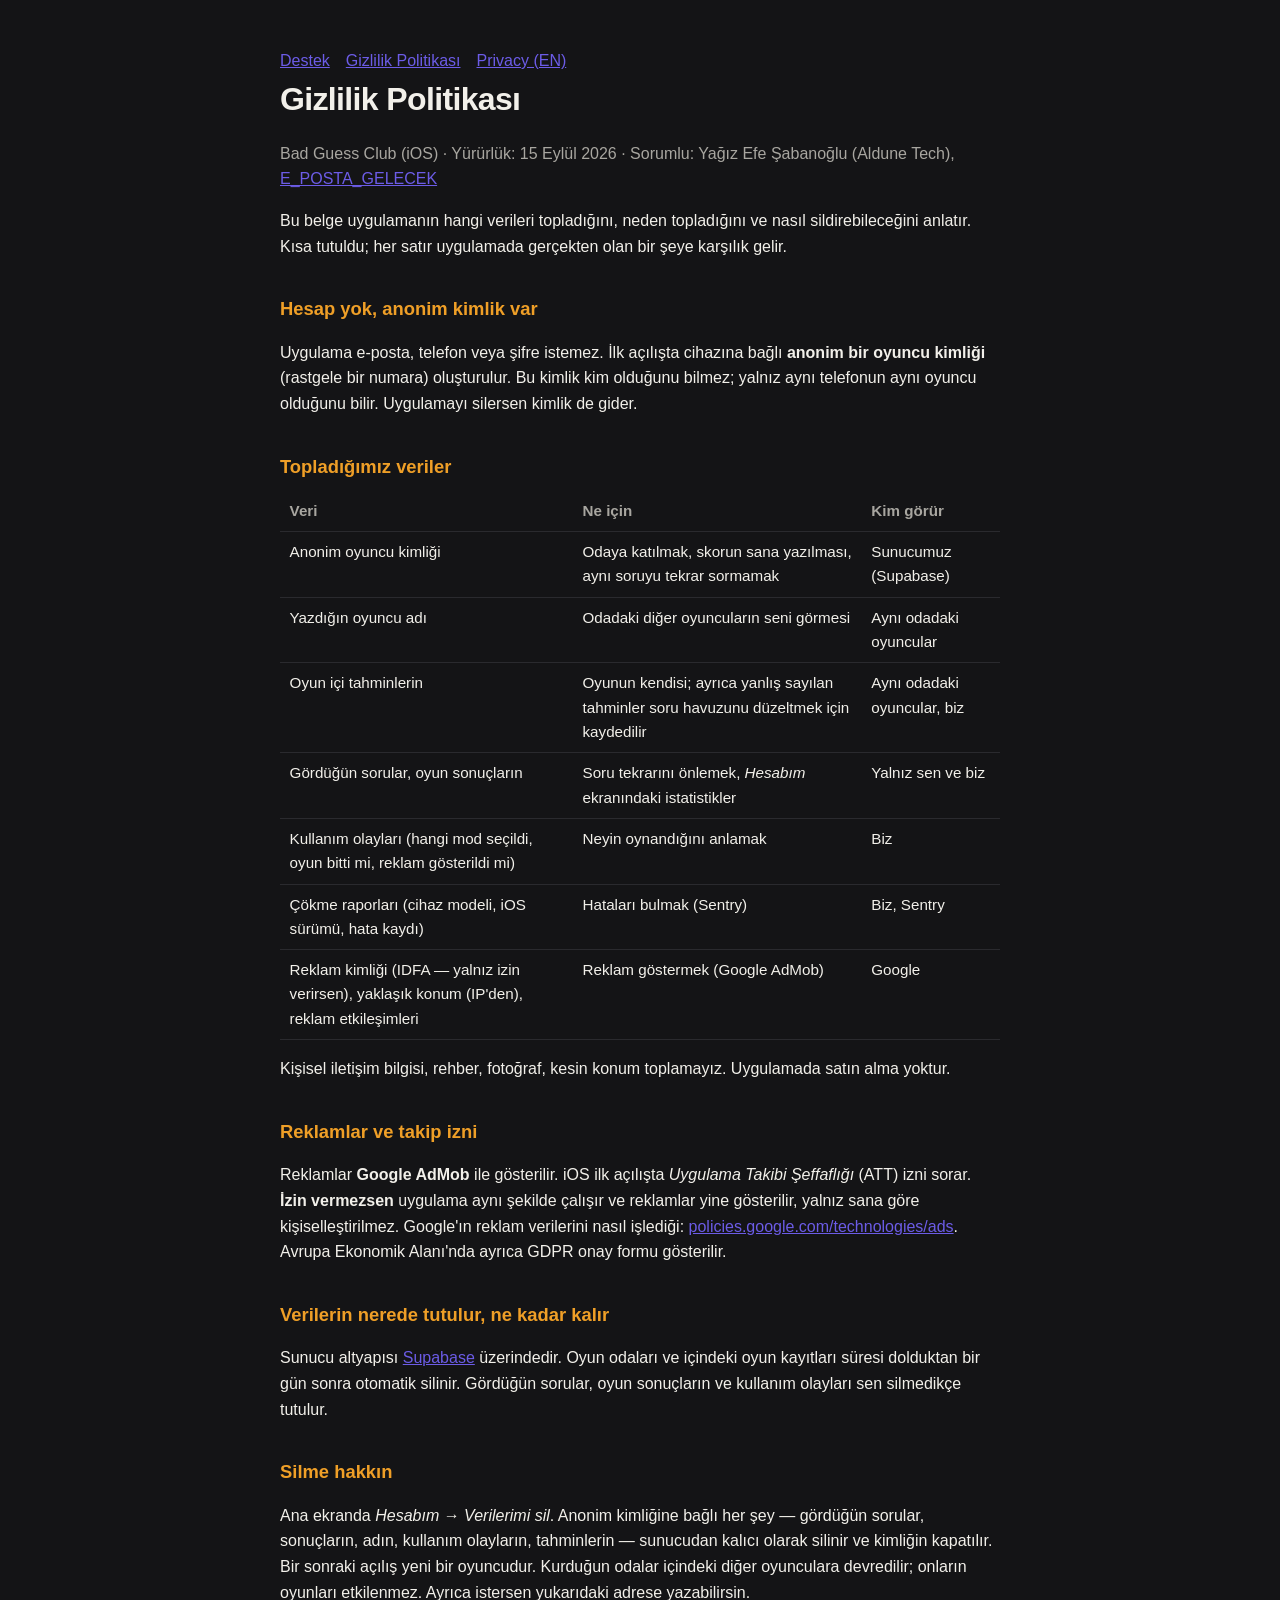
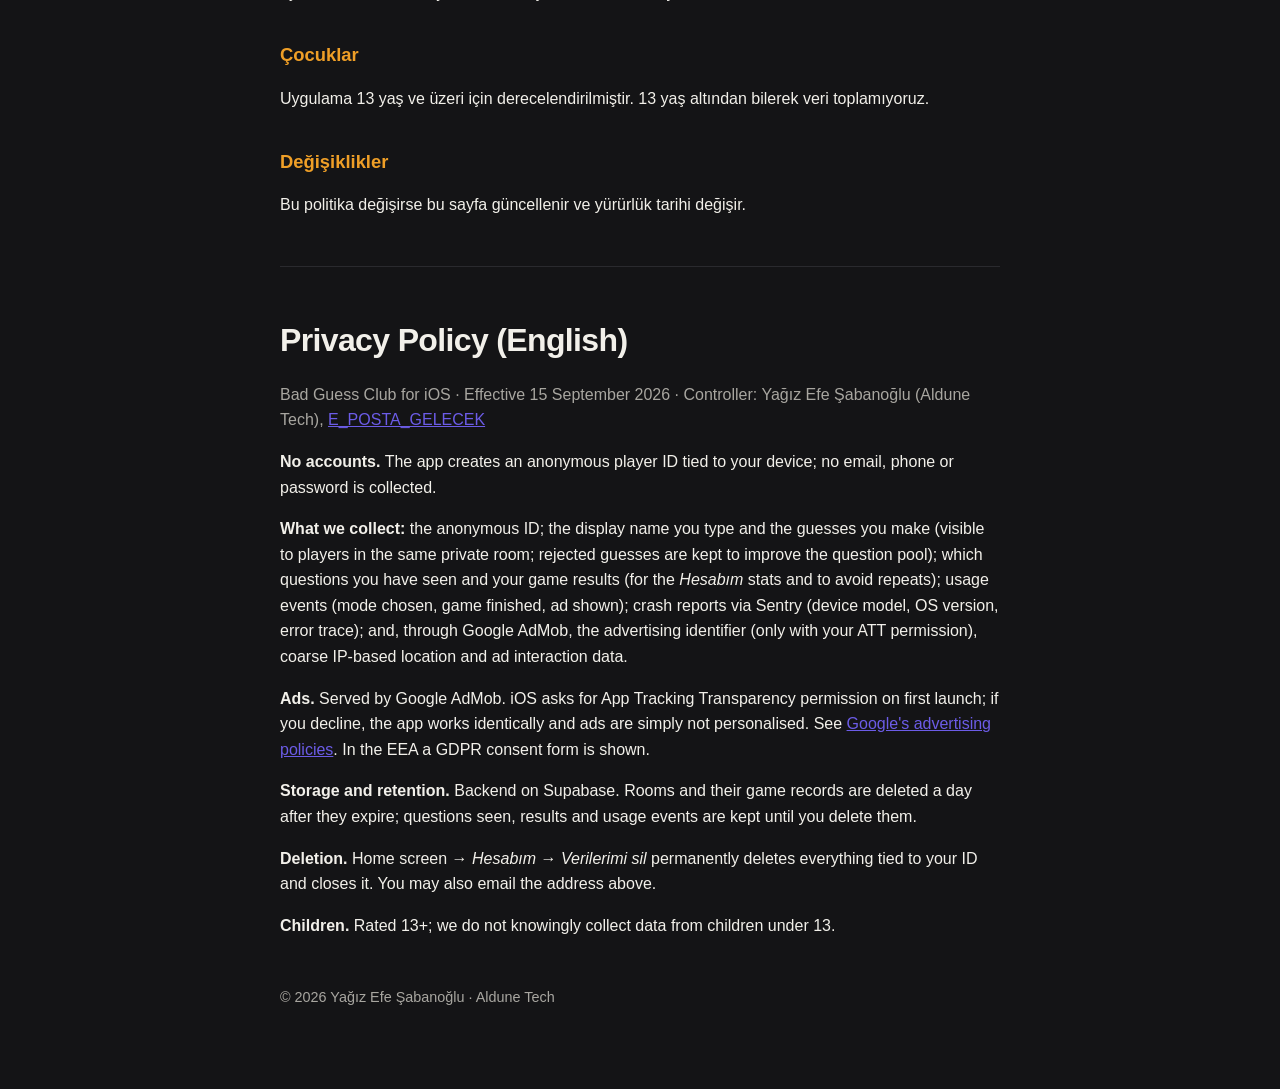
==== privacy.html @ 69e37b9d "Destek, gizlilik politikası ve app-ads.txt Üç sayfa, kod yok: App Store'un istediği support ve priva" ====
<!doctype html><html lang="tr"><head><meta charset="utf-8"><meta name="viewport" content="width=device-width,initial-scale=1"><title>Bad Guess Club — Gizlilik Politikası</title><link rel="stylesheet" href="style.css"></head><body><main>
<nav><a href="/">Destek</a><a href="/privacy.html">Gizlilik Politikası</a><a href="#en">Privacy (EN)</a></nav>
<h1>Gizlilik Politikası</h1>
<p class="muted">Bad Guess Club (iOS) · Yürürlük: 15 Eylül 2026 · Sorumlu: Yağız Efe Şabanoğlu (Aldune Tech), <a href="mailto:E_POSTA_GELECEK">E_POSTA_GELECEK</a></p>
<p>Bu belge uygulamanın hangi verileri topladığını, neden topladığını ve nasıl sildirebileceğini anlatır. Kısa tutuldu; her satır uygulamada gerçekten olan bir şeye karşılık gelir.</p>

<h2>Hesap yok, anonim kimlik var</h2>
<p>Uygulama e-posta, telefon veya şifre istemez. İlk açılışta cihazına bağlı <strong>anonim bir oyuncu kimliği</strong> (rastgele bir numara) oluşturulur. Bu kimlik kim olduğunu bilmez; yalnız aynı telefonun aynı oyuncu olduğunu bilir. Uygulamayı silersen kimlik de gider.</p>

<h2>Topladığımız veriler</h2>
<table>
<tr><th>Veri</th><th>Ne için</th><th>Kim görür</th></tr>
<tr><td>Anonim oyuncu kimliği</td><td>Odaya katılmak, skorun sana yazılması, aynı soruyu tekrar sormamak</td><td>Sunucumuz (Supabase)</td></tr>
<tr><td>Yazdığın oyuncu adı</td><td>Odadaki diğer oyuncuların seni görmesi</td><td>Aynı odadaki oyuncular</td></tr>
<tr><td>Oyun içi tahminlerin</td><td>Oyunun kendisi; ayrıca yanlış sayılan tahminler soru havuzunu düzeltmek için kaydedilir</td><td>Aynı odadaki oyuncular, biz</td></tr>
<tr><td>Gördüğün sorular, oyun sonuçların</td><td>Soru tekrarını önlemek, <em>Hesabım</em> ekranındaki istatistikler</td><td>Yalnız sen ve biz</td></tr>
<tr><td>Kullanım olayları (hangi mod seçildi, oyun bitti mi, reklam gösterildi mi)</td><td>Neyin oynandığını anlamak</td><td>Biz</td></tr>
<tr><td>Çökme raporları (cihaz modeli, iOS sürümü, hata kaydı)</td><td>Hataları bulmak (Sentry)</td><td>Biz, Sentry</td></tr>
<tr><td>Reklam kimliği (IDFA — yalnız izin verirsen), yaklaşık konum (IP'den), reklam etkileşimleri</td><td>Reklam göstermek (Google AdMob)</td><td>Google</td></tr>
</table>
<p>Kişisel iletişim bilgisi, rehber, fotoğraf, kesin konum toplamayız. Uygulamada satın alma yoktur.</p>

<h2>Reklamlar ve takip izni</h2>
<p>Reklamlar <strong>Google AdMob</strong> ile gösterilir. iOS ilk açılışta <em>Uygulama Takibi Şeffaflığı</em> (ATT) izni sorar. <strong>İzin vermezsen</strong> uygulama aynı şekilde çalışır ve reklamlar yine gösterilir, yalnız sana göre kişiselleştirilmez. Google'ın reklam verilerini nasıl işlediği: <a href="https://policies.google.com/technologies/ads" rel="noopener">policies.google.com/technologies/ads</a>. Avrupa Ekonomik Alanı'nda ayrıca GDPR onay formu gösterilir.</p>

<h2>Verilerin nerede tutulur, ne kadar kalır</h2>
<p>Sunucu altyapısı <a href="https://supabase.com" rel="noopener">Supabase</a> üzerindedir. Oyun odaları ve içindeki oyun kayıtları süresi dolduktan bir gün sonra otomatik silinir. Gördüğün sorular, oyun sonuçların ve kullanım olayları sen silmedikçe tutulur.</p>

<h2>Silme hakkın</h2>
<p>Ana ekranda <em>Hesabım</em> → <em>Verilerimi sil</em>. Anonim kimliğine bağlı her şey — gördüğün sorular, sonuçların, adın, kullanım olayların, tahminlerin — sunucudan kalıcı olarak silinir ve kimliğin kapatılır. Bir sonraki açılış yeni bir oyuncudur. Kurduğun odalar içindeki diğer oyunculara devredilir; onların oyunları etkilenmez. Ayrıca istersen yukarıdaki adrese yazabilirsin.</p>

<h2>Çocuklar</h2>
<p>Uygulama 13 yaş ve üzeri için derecelendirilmiştir. 13 yaş altından bilerek veri toplamıyoruz.</p>

<h2>Değişiklikler</h2>
<p>Bu politika değişirse bu sayfa güncellenir ve yürürlük tarihi değişir.</p>

<hr style="border:0;border-top:1px solid #2A2A2E;margin:3rem 0">
<h1 id="en">Privacy Policy (English)</h1>
<p class="muted">Bad Guess Club for iOS · Effective 15 September 2026 · Controller: Yağız Efe Şabanoğlu (Aldune Tech), <a href="mailto:E_POSTA_GELECEK">E_POSTA_GELECEK</a></p>
<p><strong>No accounts.</strong> The app creates an anonymous player ID tied to your device; no email, phone or password is collected.</p>
<p><strong>What we collect:</strong> the anonymous ID; the display name you type and the guesses you make (visible to players in the same private room; rejected guesses are kept to improve the question pool); which questions you have seen and your game results (for the <em>Hesabım</em> stats and to avoid repeats); usage events (mode chosen, game finished, ad shown); crash reports via Sentry (device model, OS version, error trace); and, through Google AdMob, the advertising identifier (only with your ATT permission), coarse IP-based location and ad interaction data.</p>
<p><strong>Ads.</strong> Served by Google AdMob. iOS asks for App Tracking Transparency permission on first launch; if you decline, the app works identically and ads are simply not personalised. See <a href="https://policies.google.com/technologies/ads" rel="noopener">Google's advertising policies</a>. In the EEA a GDPR consent form is shown.</p>
<p><strong>Storage and retention.</strong> Backend on Supabase. Rooms and their game records are deleted a day after they expire; questions seen, results and usage events are kept until you delete them.</p>
<p><strong>Deletion.</strong> Home screen → <em>Hesabım</em> → <em>Verilerimi sil</em> permanently deletes everything tied to your ID and closes it. You may also email the address above.</p>
<p><strong>Children.</strong> Rated 13+; we do not knowingly collect data from children under 13.</p>
<footer>© 2026 Yağız Efe Şabanoğlu · Aldune Tech</footer></main></body></html>
---- style.css ----
:root{color-scheme:dark;--bg:#141416;--surface:#1F1F22;--text:#F2F0EA;--muted:#A8A6A0;--accent:#EF9F27;--primary:#6C5CE7}
*{box-sizing:border-box}body{margin:0;background:var(--bg);color:var(--text);font:16px/1.6 -apple-system,BlinkMacSystemFont,"Segoe UI",Roboto,Helvetica,Arial,sans-serif;padding:0 16px}
main{max-width:720px;margin:0 auto;padding-block:48px 80px}h1{font-size:2rem;margin:0 0 .25rem;letter-spacing:-.02em}h2{font-size:1.15rem;margin:2.2rem 0 .6rem;color:var(--accent)}
p,li{color:var(--text)}.muted{color:var(--muted)}a{color:var(--primary)}nav a{margin-right:1rem}
.card{background:var(--surface);border:1px solid #2A2A2E;border-radius:14px;padding:18px 20px;margin:1rem 0}
table{border-collapse:collapse;width:100%;font-size:.95rem}td,th{text-align:left;padding:.5rem .6rem;border-bottom:1px solid #2A2A2E;vertical-align:top}th{color:var(--muted);font-weight:600}
footer{margin-top:3rem;color:var(--muted);font-size:.9rem}
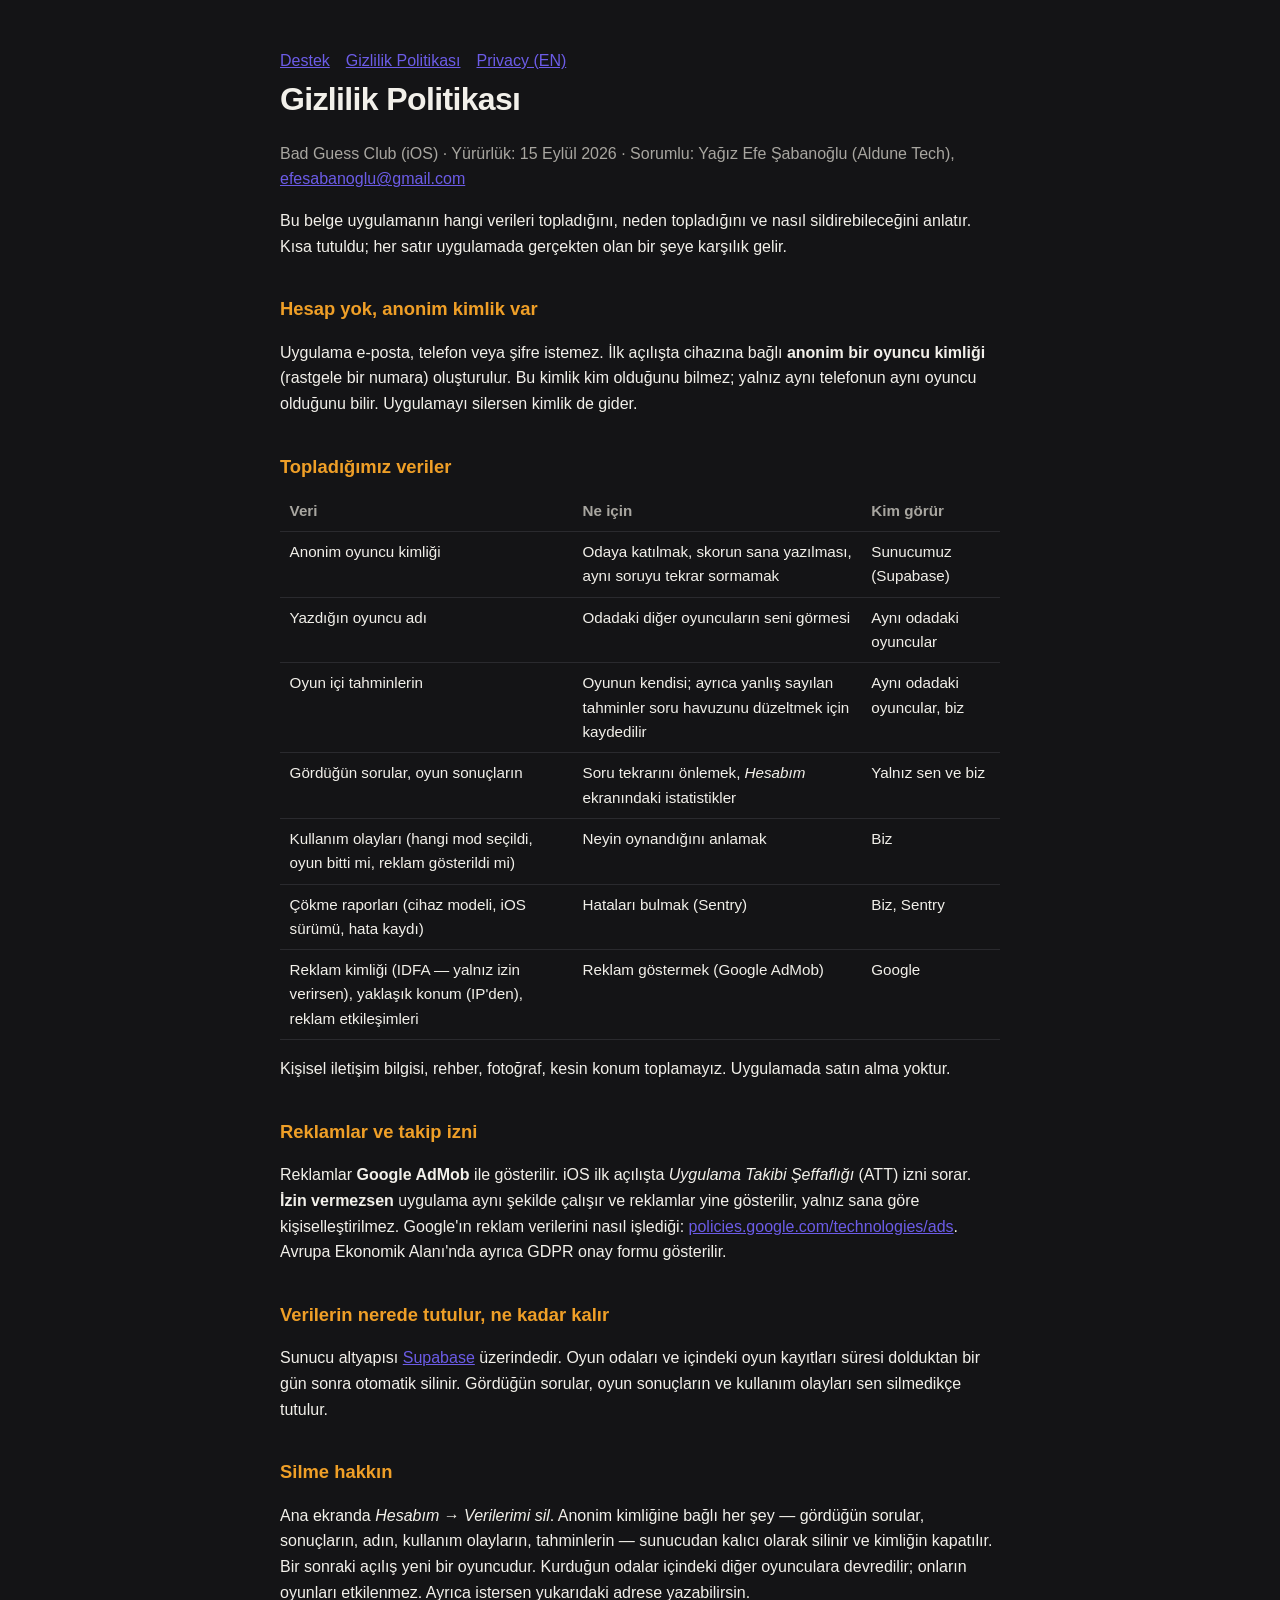
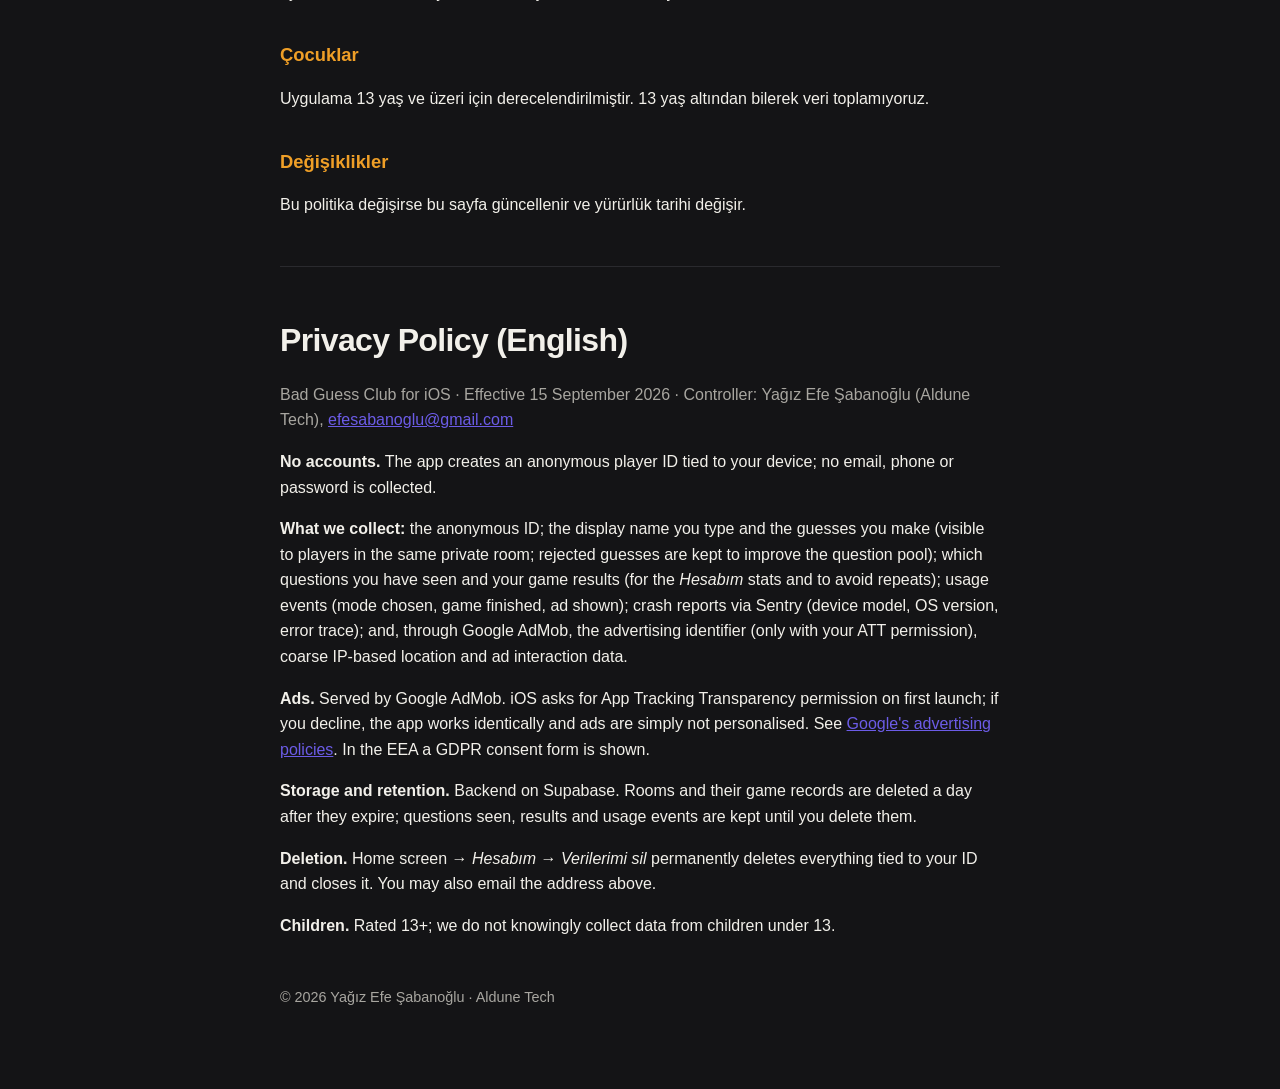
==== commit ebb6d6bb: "İletişim adresi girildi Co-Authored-By: Claude Fable 5.1 <noreply@anthropic.com>" ====
--- a/privacy.html
+++ b/privacy.html
@@ -1,7 +1,7 @@
 <!doctype html><html lang="tr"><head><meta charset="utf-8"><meta name="viewport" content="width=device-width,initial-scale=1"><title>Bad Guess Club — Gizlilik Politikası</title><link rel="stylesheet" href="style.css"></head><body><main>
 <nav><a href="/">Destek</a><a href="/privacy.html">Gizlilik Politikası</a><a href="#en">Privacy (EN)</a></nav>
 <h1>Gizlilik Politikası</h1>
-<p class="muted">Bad Guess Club (iOS) · Yürürlük: 15 Eylül 2026 · Sorumlu: Yağız Efe Şabanoğlu (Aldune Tech), <a href="mailto:E_POSTA_GELECEK">E_POSTA_GELECEK</a></p>
+<p class="muted">Bad Guess Club (iOS) · Yürürlük: 15 Eylül 2026 · Sorumlu: Yağız Efe Şabanoğlu (Aldune Tech), <a href="mailto:efesabanoglu@gmail.com">efesabanoglu@gmail.com</a></p>
 <p>Bu belge uygulamanın hangi verileri topladığını, neden topladığını ve nasıl sildirebileceğini anlatır. Kısa tutuldu; her satır uygulamada gerçekten olan bir şeye karşılık gelir.</p>
 
 <h2>Hesap yok, anonim kimlik var</h2>
@@ -37,7 +37,7 @@
 
 <hr style="border:0;border-top:1px solid #2A2A2E;margin:3rem 0">
 <h1 id="en">Privacy Policy (English)</h1>
-<p class="muted">Bad Guess Club for iOS · Effective 15 September 2026 · Controller: Yağız Efe Şabanoğlu (Aldune Tech), <a href="mailto:E_POSTA_GELECEK">E_POSTA_GELECEK</a></p>
+<p class="muted">Bad Guess Club for iOS · Effective 15 September 2026 · Controller: Yağız Efe Şabanoğlu (Aldune Tech), <a href="mailto:efesabanoglu@gmail.com">efesabanoglu@gmail.com</a></p>
 <p><strong>No accounts.</strong> The app creates an anonymous player ID tied to your device; no email, phone or password is collected.</p>
 <p><strong>What we collect:</strong> the anonymous ID; the display name you type and the guesses you make (visible to players in the same private room; rejected guesses are kept to improve the question pool); which questions you have seen and your game results (for the <em>Hesabım</em> stats and to avoid repeats); usage events (mode chosen, game finished, ad shown); crash reports via Sentry (device model, OS version, error trace); and, through Google AdMob, the advertising identifier (only with your ATT permission), coarse IP-based location and ad interaction data.</p>
 <p><strong>Ads.</strong> Served by Google AdMob. iOS asks for App Tracking Transparency permission on first launch; if you decline, the app works identically and ads are simply not personalised. See <a href="https://policies.google.com/technologies/ads" rel="noopener">Google's advertising policies</a>. In the EEA a GDPR consent form is shown.</p>
